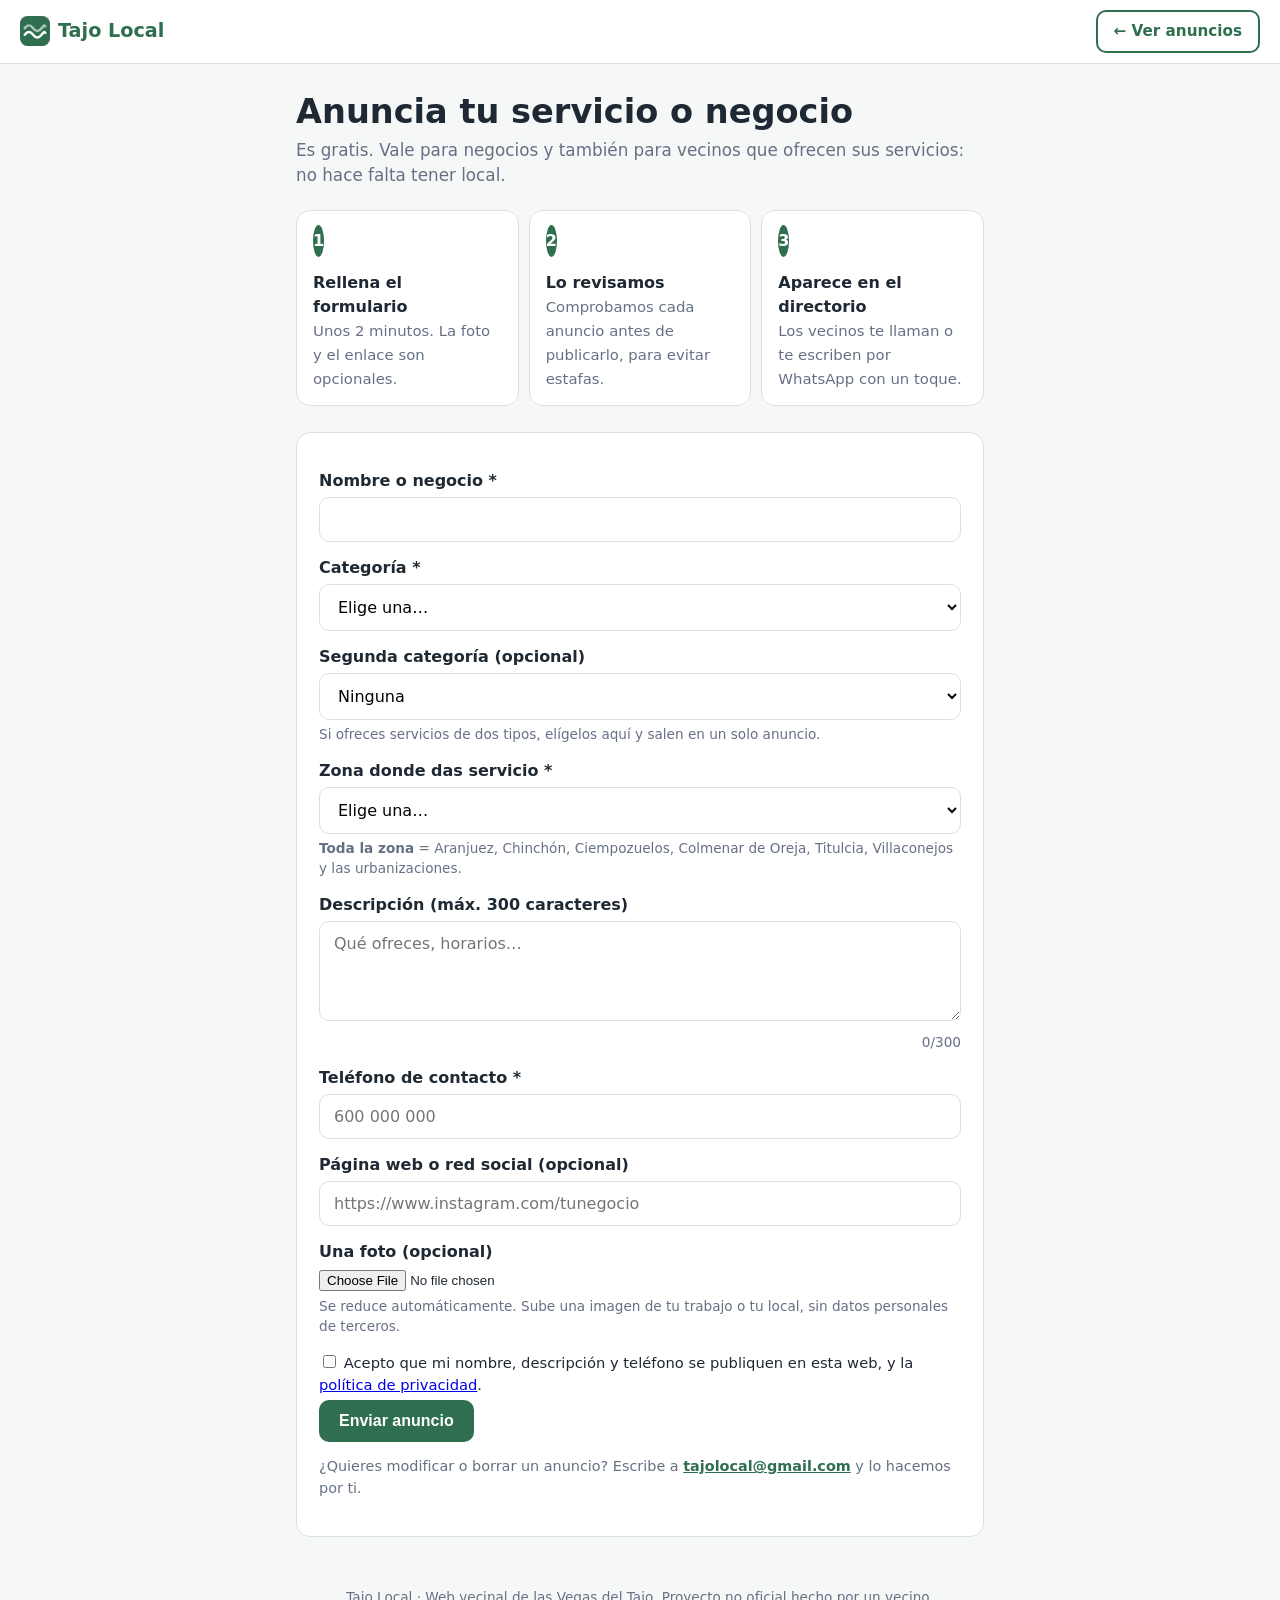
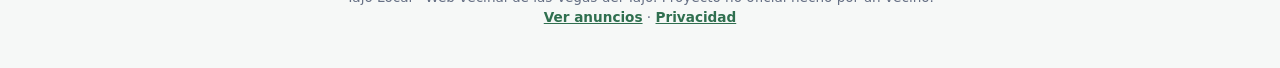
==== anunciar.html @ 692c9dfa "Add files via upload" ====
<!DOCTYPE html>
<html lang="es">
<head>
<meta charset="UTF-8">
<meta name="viewport" content="width=device-width, initial-scale=1">
<title>Anunciarme · Tajo Local</title>
<meta name="description" content="Anuncia gratis tu servicio o negocio en Tajo Local, el directorio de las Vegas del Tajo. No hace falta tener local.">
<meta name="theme-color" content="#2f6f4f">
<meta property="og:type" content="website">
<meta property="og:locale" content="es_ES">
<meta property="og:site_name" content="Tajo Local">
<meta property="og:title" content="Anúnciate gratis en Tajo Local">
<meta property="og:description" content="Anuncia gratis tu servicio o negocio en el directorio de las Vegas del Tajo. No hace falta tener local.">
<meta property="og:url" content="https://tajolocal.github.io/anunciar.html">
<meta property="og:image" content="https://tajolocal.github.io/og.png">
<meta property="og:image:width" content="1200">
<meta property="og:image:height" content="630">
<meta name="twitter:card" content="summary_large_image">
<link rel="icon" href="data:image/svg+xml,%3Csvg xmlns='http://www.w3.org/2000/svg' viewBox='0 0 32 32'%3E%3Crect width='32' height='32' rx='8' fill='%232f6f4f'/%3E%3Cpath d='M5 20c3-4 6-4 9 0s6 4 9 0 3-3 4-2' fill='none' stroke='white' stroke-width='2.6' stroke-linecap='round'/%3E%3C/svg%3E">
<style>
  :root { --verde:#2f6f4f; --verde-claro:#e8f3ed; --texto:#1f2933; --gris:#667085; --borde:#d9e0e6; --fondo:#f6f8f7; }
  * { box-sizing: border-box; }
  [hidden] { display: none !important; }
  body { margin:0; font-family: system-ui,-apple-system,"Segoe UI",Roboto,sans-serif; color:var(--texto); background:var(--fondo); line-height:1.5; }
  .nav { position:sticky; top:0; z-index:10; display:flex; justify-content:space-between; align-items:center; padding:10px 20px; background:rgba(255,255,255,.92); backdrop-filter:blur(8px); border-bottom:1px solid var(--borde); }
  .marca { display:flex; align-items:center; gap:8px; font-weight:800; font-size:1.2rem; color:var(--verde); text-decoration:none; }
  .marca svg { width:30px; height:30px; }
  .btn { background:var(--verde); color:#fff; border:0; padding:12px 20px; border-radius:10px; font-size:1rem; cursor:pointer; font-weight:600; display:inline-block; text-decoration:none; }
  .btn:hover { filter:brightness(1.08); }
  .btn:disabled { opacity:.6; cursor:wait; }
  .btn.sec { background:#fff; color:var(--verde); border:2px solid var(--verde); }
  .nav .btn { padding:8px 16px; font-size:.95rem; }
  main { max-width:720px; margin:0 auto; padding:28px 16px 50px; }
  h1 { margin:0 0 6px; font-size:clamp(1.6rem,4.5vw,2.1rem); line-height:1.2; }
  .sub { margin:0 0 22px; color:var(--gris); font-size:1.05rem; }
  .pasos { list-style:none; margin:0 0 26px; padding:0; display:grid; gap:10px; }
  .pasos li { display:flex; gap:14px; align-items:flex-start; background:#fff; border:1px solid var(--borde); border-radius:14px; padding:14px 16px; }
  .pasos .n { flex:0 0 32px; height:32px; border-radius:50%; background:var(--verde); color:#fff; display:flex; align-items:center; justify-content:center; font-weight:700; }
  .pasos strong { display:block; }
  .pasos span.t { color:var(--gris); font-size:.93rem; }
  @media (min-width:640px){ .pasos { grid-template-columns:repeat(3,1fr); } .pasos li { flex-direction:column; } }
  .alta { background:#fff; border:1px solid var(--borde); border-radius:14px; padding:22px; }
  .alta h2 { margin-top:0; }
  .alta label { display:block; font-weight:600; margin:14px 0 4px; }
  .alta input[type=text], .alta input[type=tel], .alta select, .alta textarea { width:100%; padding:12px 14px; border:1px solid var(--borde); border-radius:10px; font-size:1rem; font-family:inherit; background:#fff; }
  .alta textarea { min-height:100px; resize:vertical; }
  .contador { display:block; text-align:right; color:var(--gris); font-size:.85rem; margin-top:4px; }
  .previa { display:none; margin-top:10px; max-width:220px; border-radius:10px; border:1px solid var(--borde); }
  .ayuda { color:var(--gris); font-size:.85rem; margin:4px 0 0; }
  .check { display:flex; gap:10px; align-items:flex-start; margin:16px 0; font-weight:400 !important; font-size:.92rem; }
  .check input { margin-top:4px; }
  .msg { margin-top:14px; padding:12px 14px; border-radius:10px; display:none; }
  .msg.ok { display:block; background:#e8f6ee; color:#1b5e3b; }
  .msg.err { display:block; background:#fdecea; color:#8a1f17; }
  .trampa { position:absolute; left:-9999px; }
  .hecho { text-align:center; background:#fff; border:2px solid var(--verde); border-radius:14px; padding:34px 22px; }
  .hecho .grande { font-size:3rem; line-height:1; }
  .hecho h2 { margin:10px 0 8px; }
  .hecho p { color:var(--gris); margin:0 0 6px; }
  .hecho .btns { display:flex; gap:10px; justify-content:center; flex-wrap:wrap; margin-top:20px; }
  .nota { color:var(--gris); font-size:.9rem; }
  .nota a, footer a { color:var(--verde); font-weight:600; }
  footer { text-align:center; color:var(--gris); font-size:.85rem; padding:0 16px 40px; }
  dialog { border:0; border-radius:14px; max-width:560px; padding:24px; }
  dialog::backdrop { background:rgba(0,0,0,.4); }
</style>
</head>
<body>

<nav class="nav">
  <a class="marca" href="index.html">
    <svg viewBox="0 0 32 32" aria-hidden="true"><rect width="32" height="32" rx="8" fill="#2f6f4f"/><path d="M5 13c3-4 6-4 9 0s6 4 9 0 3-3 4-2" fill="none" stroke="#fff" stroke-width="2.6" stroke-linecap="round" opacity=".6"/><path d="M5 20c3-4 6-4 9 0s6 4 9 0 3-3 4-2" fill="none" stroke="#fff" stroke-width="2.6" stroke-linecap="round"/></svg>
    <span>Tajo Local</span>
  </a>
  <a class="btn sec" href="index.html">← Ver anuncios</a>
</nav>

<main>
  <h1>Anuncia tu servicio o negocio</h1>
  <p class="sub">Es gratis. Vale para negocios y también para vecinos que ofrecen sus servicios: no hace falta tener local.</p>

  <ol class="pasos" aria-label="Cómo funciona">
    <li><span class="n">1</span><div><strong>Rellena el formulario</strong><span class="t">Unos 2 minutos. La foto y el enlace son opcionales.</span></div></li>
    <li><span class="n">2</span><div><strong>Lo revisamos</strong><span class="t">Comprobamos cada anuncio antes de publicarlo, para evitar estafas.</span></div></li>
    <li><span class="n">3</span><div><strong>Aparece en el directorio</strong><span class="t">Los vecinos te llaman o te escriben por WhatsApp con un toque.</span></div></li>
  </ol>

  <section class="alta" id="formulario">
    <form id="form" autocomplete="off">
      <label for="nombre">Nombre o negocio *</label>
      <input id="nombre" type="text" maxlength="80" required>

      <label for="categoria">Categoría *</label>
      <select id="categoria" required>
        <option value="">Elige una…</option>
      </select>

      <label for="categoria2">Segunda categoría (opcional)</label>
      <select id="categoria2">
        <option value="">Ninguna</option>
      </select>
      <p class="ayuda">Si ofreces servicios de dos tipos, elígelos aquí y salen en un solo anuncio.</p>

      <label for="zona">Zona donde das servicio *</label>
      <select id="zona" required>
        <option value="">Elige una…</option>
      </select>
      <p class="ayuda"><strong>Toda la zona</strong> = Aranjuez, Chinchón, Ciempozuelos, Colmenar de Oreja, Titulcia, Villaconejos y las urbanizaciones.</p>

      <label for="descripcion">Descripción (máx. 300 caracteres)</label>
      <textarea id="descripcion" maxlength="300" placeholder="Qué ofreces, horarios…"></textarea>
      <span class="contador" id="contador">0/300</span>

      <label for="telefono">Teléfono de contacto *</label>
      <input id="telefono" type="tel" maxlength="20" required placeholder="600 000 000">

      <label for="enlace">Página web o red social (opcional)</label>
      <input id="enlace" type="text" inputmode="url" maxlength="200" placeholder="https://www.instagram.com/tunegocio">

      <label for="foto">Una foto (opcional)</label>
      <input id="foto" type="file" accept="image/jpeg,image/png,image/webp">
      <p class="ayuda">Se reduce automáticamente. Sube una imagen de tu trabajo o tu local, sin datos personales de terceros.</p>
      <img id="previa" class="previa" alt="Vista previa de la foto">

      <!-- Campo trampa contra bots -->
      <div class="trampa" aria-hidden="true">
        <label>No rellenar <input id="web" type="text" tabindex="-1"></label>
      </div>

      <label class="check">
        <input type="checkbox" id="consent" required>
        <span>Acepto que mi nombre, descripción y teléfono se publiquen en esta web, y la <a href="#" onclick="document.getElementById('privacidad').showModal();return false;">política de privacidad</a>.</span>
      </label>

      <button class="btn" id="enviar" type="submit">Enviar anuncio</button>
      <div id="msg" class="msg" role="status"></div>
    </form>
    <p class="nota">¿Quieres modificar o borrar un anuncio? Escribe a <a href="mailto:tajolocal@gmail.com">tajolocal@gmail.com</a> y lo hacemos por ti.</p>
  </section>

  <section class="hecho" id="hecho" hidden role="status">
    <div class="grande">✅</div>
    <h2>¡Anuncio recibido!</h2>
    <p>Lo revisaremos antes de publicarlo, así que puede tardar un poco en aparecer.</p>
    <p>Si quieres modificarlo o borrarlo, escribe a <a href="mailto:tajolocal@gmail.com">tajolocal@gmail.com</a>.</p>
    <div class="btns">
      <a class="btn" href="index.html">Ver el directorio</a>
      <button class="btn sec" type="button" id="otro">Enviar otro anuncio</button>
    </div>
  </section>
</main>

<footer>
  Tajo Local · Web vecinal de las Vegas del Tajo. Proyecto no oficial hecho por un vecino.<br>
  <a href="index.html">Ver anuncios</a> ·
  <a href="#" onclick="document.getElementById('privacidad').showModal();return false;">Privacidad</a>
</footer>

<dialog id="privacidad">
  <h2>Privacidad y condiciones de uso</h2>
  <p>Los datos que envías (nombre o negocio, categoría, descripción y teléfono) se publican en esta web para que los vecinos puedan contactar contigo. No se usan para ningún otro fin ni se ceden a terceros.</p>
  <p>Puedes pedir en cualquier momento que se modifique o elimine tu anuncio escribiendo al email de contacto indicado más abajo; se atenderá en un plazo máximo de 30 días. Los datos se almacenan en servidores de Supabase.</p>
  <p><strong>Responsable:</strong> Luis Gómez · <a href="mailto:tajolocal@gmail.com">tajolocal@gmail.com</a></p>
  <p><strong>Condiciones de uso:</strong> Tajo Local es un proyecto vecinal no oficial. Los anuncios los publican los propios anunciantes: Tajo Local no se responsabiliza de los servicios anunciados ni de los acuerdos entre vecinos y anunciantes. No se admiten anuncios ilegales ni datos de terceros sin su permiso, y cualquier anuncio puede retirarse sin previo aviso.</p>
  <button class="btn" onclick="document.getElementById('privacidad').close()">Cerrar</button>
</dialog>

<script>
  const SUPABASE_URL = "https://czlkxadbxltirtlbxyko.supabase.co";
  const SUPABASE_KEY = "sb_publishable_YhkE6b9cqRcIHTMOWOfmnQ_kurrawSA";
  const FOTOS_URL = SUPABASE_URL + "/storage/v1/object/public/fotos/";

  const CATEGORIAS = [
    "Fontanería", "Electricidad", "Cerrajería", "Obras y reformas",
    "Jardinería y piscinas", "Limpieza", "Cuidado de niños y mayores",
    "Clases y formación", "Belleza y bienestar", "Salud y terapias",
    "Mascotas", "Comida y reparto", "Comercio y tiendas",
    "Inmobiliaria y asesoría", "Automoción y transporte",
    "Informática y tecnología", "Eventos y ocio", "Otros"
  ];

  const ZONAS = [
    "Aranjuez", "Chinchón", "Ciempozuelos", "Colmenar de Oreja",
    "Titulcia", "Villaconejos", "Urbanizaciones de Colmenar"
  ];
  const TODA = "Toda la zona";

  const $ = id => document.getElementById(id);

  CATEGORIAS.forEach(c => {
    $("categoria").add(new Option(c, c));
    $("categoria2").add(new Option(c, c));
  });
  ZONAS.forEach(z => $("zona").add(new Option(z, z)));
  $("zona").add(new Option(TODA + " (Vegas del Tajo)", TODA));

  function limpiaTel(t) {
    return String(t || "").replace(/[^\d+]/g, "");
  }

  // Solo se aceptan enlaces http/https (nunca javascript: ni similares)
  function urlSegura(u) {
    try {
      const x = new URL(String(u || "").trim());
      return (x.protocol === "http:" || x.protocol === "https:") ? x.href : "";
    } catch (e) { return ""; }
  }
  function normalizaUrl(u) {
    u = String(u || "").trim();
    if (!u) return "";
    if (!/^https?:\/\//i.test(u)) u = "https://" + u;
    return urlSegura(u);
  }

  // Confirmación grande tras enviar (y botón para enviar otro anuncio)
  function muestraHecho() {
    $("formulario").hidden = true;
    $("hecho").hidden = false;
    $("hecho").scrollIntoView({ behavior: "smooth", block: "start" });
  }
  $("otro").addEventListener("click", () => {
    $("hecho").hidden = true;
    $("formulario").hidden = false;
    $("msg").className = "msg";
    window.scrollTo({ top: 0, behavior: "smooth" });
  });

  // Contador de caracteres de la descripción
  function actualizaContador() {
    $("contador").textContent = $("descripcion").value.length + "/300";
  }
  $("descripcion").addEventListener("input", actualizaContador);

  // Foto: se reduce a 900 px como máximo y se convierte a JPEG antes de subirla
  let fotoBlob = null;

  function codifica(canvas, calidad) {
    return new Promise(ok => canvas.toBlob(ok, "image/jpeg", calidad));
  }

  function reduce(file) {
    return new Promise((ok, ko) => {
      const img = new Image();
      const url = URL.createObjectURL(file);
      img.onload = async () => {
        const k = Math.min(1, 900 / Math.max(img.width, img.height));
        const c = document.createElement("canvas");
        c.width = Math.max(1, Math.round(img.width * k));
        c.height = Math.max(1, Math.round(img.height * k));
        const ctx = c.getContext("2d");
        ctx.fillStyle = "#fff";
        ctx.fillRect(0, 0, c.width, c.height);
        ctx.drawImage(img, 0, 0, c.width, c.height);
        URL.revokeObjectURL(url);
        let b = await codifica(c, 0.82);
        if (b && b.size > 900000) b = await codifica(c, 0.6);
        b ? ok(b) : ko(new Error("no se pudo reducir"));
      };
      img.onerror = () => { URL.revokeObjectURL(url); ko(new Error("imagen no válida")); };
      img.src = url;
    });
  }

  async function subeFoto(blob) {
    const nombreArchivo = (window.crypto && crypto.randomUUID ? crypto.randomUUID() : Date.now() + "-" + Math.random().toString(36).slice(2)) + ".jpg";
    const r = await fetch(SUPABASE_URL + "/storage/v1/object/fotos/" + nombreArchivo, {
      method: "POST",
      headers: {
        apikey: SUPABASE_KEY,
        Authorization: "Bearer " + SUPABASE_KEY,
        "Content-Type": "image/jpeg",
        "x-upsert": "false"
      },
      body: blob
    });
    if (!r.ok) throw new Error("foto " + r.status);
    return FOTOS_URL + nombreArchivo;
  }

  $("foto").addEventListener("change", async () => {
    const f = $("foto").files[0];
    const previa = $("previa");
    const msg = $("msg");
    fotoBlob = null;
    previa.style.display = "none";
    msg.className = "msg";
    if (!f) return;
    if (f.size > 15 * 1024 * 1024) {
      $("foto").value = "";
      msg.className = "msg err";
      msg.textContent = "La foto es demasiado grande (máximo 15 MB).";
      return;
    }
    try {
      fotoBlob = await reduce(f);
      previa.src = URL.createObjectURL(fotoBlob);
      previa.style.display = "block";
    } catch (e) {
      $("foto").value = "";
      msg.className = "msg err";
      msg.textContent = "No se pudo leer esa imagen. Prueba con otra (JPG, PNG o WebP).";
    }
  });

  $("form").addEventListener("submit", async ev => {
    ev.preventDefault();
    const msg = $("msg");
    msg.className = "msg";

    // Si un bot rellena el campo trampa, fingimos éxito y no enviamos nada
    if ($("web").value) { muestraHecho(); return; }

    const tel = $("telefono").value.trim();
    if (limpiaTel(tel).length < 9) {
      msg.className = "msg err";
      msg.textContent = "Revisa el teléfono: parece demasiado corto.";
      return;
    }

    const enlaceTexto = $("enlace").value.trim();
    const enlace = normalizaUrl(enlaceTexto);
    if (enlaceTexto && !enlace) {
      msg.className = "msg err";
      msg.textContent = "Revisa el enlace: no parece una dirección web válida.";
      return;
    }

    const datos = {
      nombre: $("nombre").value.trim(),
      categoria: [$("categoria").value, $("categoria2").value]
        .filter((c, i, a) => c && a.indexOf(c) === i).join(", "),
      zona: $("zona").value,
      descripcion: $("descripcion").value.trim().slice(0, 300) || null,
      telefono: tel,
      enlace: enlace || null
    };

    $("enviar").disabled = true;
    try {
      if (fotoBlob) datos.foto = await subeFoto(fotoBlob);
      const r = await fetch(SUPABASE_URL + "/rest/v1/negocios", {
        method: "POST",
        headers: {
          apikey: SUPABASE_KEY,
          Authorization: "Bearer " + SUPABASE_KEY,
          "Content-Type": "application/json",
          Prefer: "return=minimal"
        },
        body: JSON.stringify(datos)
      });
      if (!r.ok) throw new Error(r.status);
      $("form").reset();
      fotoBlob = null;
      $("previa").style.display = "none";
      actualizaContador();
      muestraHecho();
    } catch (e) {
      msg.className = "msg err";
      msg.textContent = "No se pudo enviar el anuncio. Inténtalo de nuevo en unos minutos.";
    } finally {
      $("enviar").disabled = false;
    }
  });

</script>
</body>
</html>
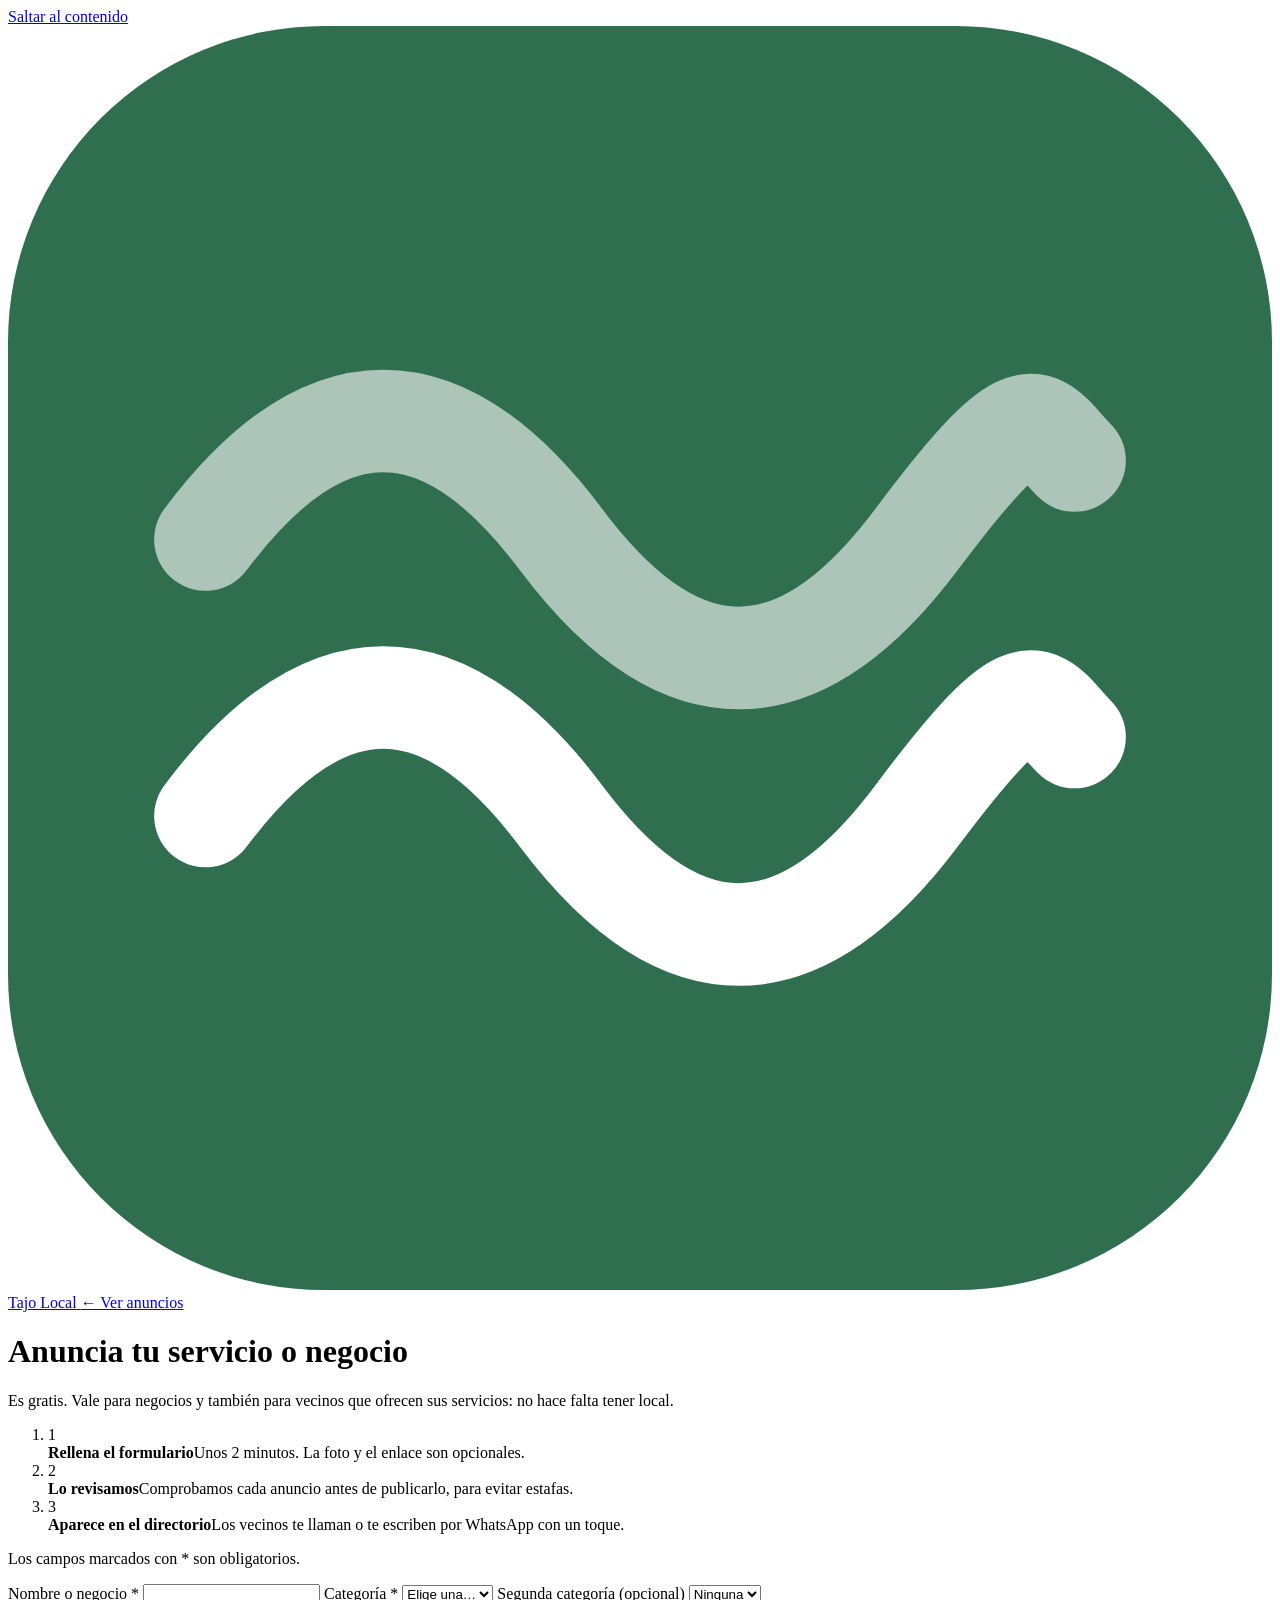
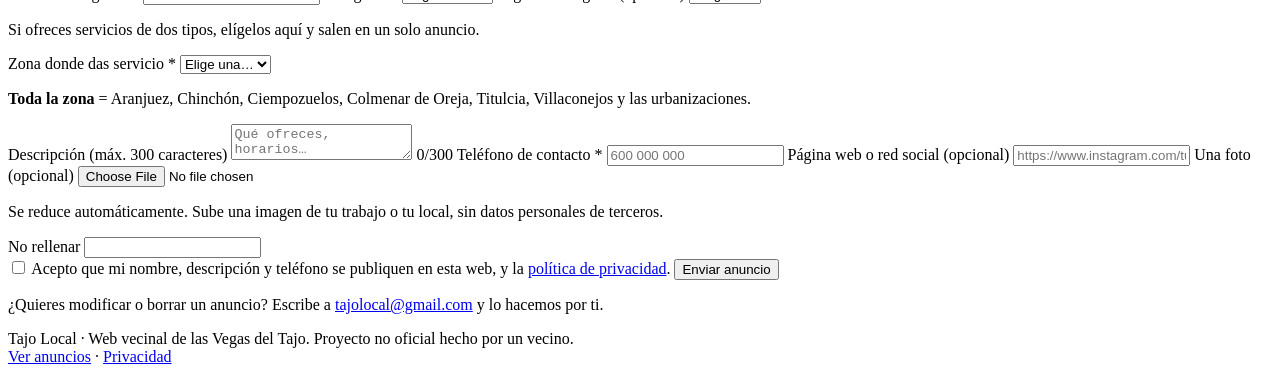
==== commit 705cba31: "Add files via upload" ====
--- a/anunciar.html
+++ b/anunciar.html
@@ -6,6 +6,7 @@
 <title>Anunciarme · Tajo Local</title>
 <meta name="description" content="Anuncia gratis tu servicio o negocio en Tajo Local, el directorio de las Vegas del Tajo. No hace falta tener local.">
 <meta name="theme-color" content="#2f6f4f">
+<link rel="canonical" href="https://tajolocal.github.io/anunciar.html">
 <meta property="og:type" content="website">
 <meta property="og:locale" content="es_ES">
 <meta property="og:site_name" content="Tajo Local">
@@ -17,55 +18,11 @@
 <meta property="og:image:height" content="630">
 <meta name="twitter:card" content="summary_large_image">
 <link rel="icon" href="data:image/svg+xml,%3Csvg xmlns='http://www.w3.org/2000/svg' viewBox='0 0 32 32'%3E%3Crect width='32' height='32' rx='8' fill='%232f6f4f'/%3E%3Cpath d='M5 20c3-4 6-4 9 0s6 4 9 0 3-3 4-2' fill='none' stroke='white' stroke-width='2.6' stroke-linecap='round'/%3E%3C/svg%3E">
-<style>
-  :root { --verde:#2f6f4f; --verde-claro:#e8f3ed; --texto:#1f2933; --gris:#667085; --borde:#d9e0e6; --fondo:#f6f8f7; }
-  * { box-sizing: border-box; }
-  [hidden] { display: none !important; }
-  body { margin:0; font-family: system-ui,-apple-system,"Segoe UI",Roboto,sans-serif; color:var(--texto); background:var(--fondo); line-height:1.5; }
-  .nav { position:sticky; top:0; z-index:10; display:flex; justify-content:space-between; align-items:center; padding:10px 20px; background:rgba(255,255,255,.92); backdrop-filter:blur(8px); border-bottom:1px solid var(--borde); }
-  .marca { display:flex; align-items:center; gap:8px; font-weight:800; font-size:1.2rem; color:var(--verde); text-decoration:none; }
-  .marca svg { width:30px; height:30px; }
-  .btn { background:var(--verde); color:#fff; border:0; padding:12px 20px; border-radius:10px; font-size:1rem; cursor:pointer; font-weight:600; display:inline-block; text-decoration:none; }
-  .btn:hover { filter:brightness(1.08); }
-  .btn:disabled { opacity:.6; cursor:wait; }
-  .btn.sec { background:#fff; color:var(--verde); border:2px solid var(--verde); }
-  .nav .btn { padding:8px 16px; font-size:.95rem; }
-  main { max-width:720px; margin:0 auto; padding:28px 16px 50px; }
-  h1 { margin:0 0 6px; font-size:clamp(1.6rem,4.5vw,2.1rem); line-height:1.2; }
-  .sub { margin:0 0 22px; color:var(--gris); font-size:1.05rem; }
-  .pasos { list-style:none; margin:0 0 26px; padding:0; display:grid; gap:10px; }
-  .pasos li { display:flex; gap:14px; align-items:flex-start; background:#fff; border:1px solid var(--borde); border-radius:14px; padding:14px 16px; }
-  .pasos .n { flex:0 0 32px; height:32px; border-radius:50%; background:var(--verde); color:#fff; display:flex; align-items:center; justify-content:center; font-weight:700; }
-  .pasos strong { display:block; }
-  .pasos span.t { color:var(--gris); font-size:.93rem; }
-  @media (min-width:640px){ .pasos { grid-template-columns:repeat(3,1fr); } .pasos li { flex-direction:column; } }
-  .alta { background:#fff; border:1px solid var(--borde); border-radius:14px; padding:22px; }
-  .alta h2 { margin-top:0; }
-  .alta label { display:block; font-weight:600; margin:14px 0 4px; }
-  .alta input[type=text], .alta input[type=tel], .alta select, .alta textarea { width:100%; padding:12px 14px; border:1px solid var(--borde); border-radius:10px; font-size:1rem; font-family:inherit; background:#fff; }
-  .alta textarea { min-height:100px; resize:vertical; }
-  .contador { display:block; text-align:right; color:var(--gris); font-size:.85rem; margin-top:4px; }
-  .previa { display:none; margin-top:10px; max-width:220px; border-radius:10px; border:1px solid var(--borde); }
-  .ayuda { color:var(--gris); font-size:.85rem; margin:4px 0 0; }
-  .check { display:flex; gap:10px; align-items:flex-start; margin:16px 0; font-weight:400 !important; font-size:.92rem; }
-  .check input { margin-top:4px; }
-  .msg { margin-top:14px; padding:12px 14px; border-radius:10px; display:none; }
-  .msg.ok { display:block; background:#e8f6ee; color:#1b5e3b; }
-  .msg.err { display:block; background:#fdecea; color:#8a1f17; }
-  .trampa { position:absolute; left:-9999px; }
-  .hecho { text-align:center; background:#fff; border:2px solid var(--verde); border-radius:14px; padding:34px 22px; }
-  .hecho .grande { font-size:3rem; line-height:1; }
-  .hecho h2 { margin:10px 0 8px; }
-  .hecho p { color:var(--gris); margin:0 0 6px; }
-  .hecho .btns { display:flex; gap:10px; justify-content:center; flex-wrap:wrap; margin-top:20px; }
-  .nota { color:var(--gris); font-size:.9rem; }
-  .nota a, footer a { color:var(--verde); font-weight:600; }
-  footer { text-align:center; color:var(--gris); font-size:.85rem; padding:0 16px 40px; }
-  dialog { border:0; border-radius:14px; max-width:560px; padding:24px; }
-  dialog::backdrop { background:rgba(0,0,0,.4); }
-</style>
+<link rel="stylesheet" href="estilos.css">
 </head>
 <body>
+
+<a class="salto" href="#contenido">Saltar al contenido</a>
 
 <nav class="nav">
   <a class="marca" href="index.html">
@@ -75,20 +32,24 @@
   <a class="btn sec" href="index.html">← Ver anuncios</a>
 </nav>
 
-<main>
+<main id="contenido" class="estrecho">
   <h1>Anuncia tu servicio o negocio</h1>
   <p class="sub">Es gratis. Vale para negocios y también para vecinos que ofrecen sus servicios: no hace falta tener local.</p>
 
   <ol class="pasos" aria-label="Cómo funciona">
-    <li><span class="n">1</span><div><strong>Rellena el formulario</strong><span class="t">Unos 2 minutos. La foto y el enlace son opcionales.</span></div></li>
-    <li><span class="n">2</span><div><strong>Lo revisamos</strong><span class="t">Comprobamos cada anuncio antes de publicarlo, para evitar estafas.</span></div></li>
-    <li><span class="n">3</span><div><strong>Aparece en el directorio</strong><span class="t">Los vecinos te llaman o te escriben por WhatsApp con un toque.</span></div></li>
+    <li><span class="n" aria-hidden="true">1</span><div><strong>Rellena el formulario</strong><span class="t">Unos 2 minutos. La foto y el enlace son opcionales.</span></div></li>
+    <li><span class="n" aria-hidden="true">2</span><div><strong>Lo revisamos</strong><span class="t">Comprobamos cada anuncio antes de publicarlo, para evitar estafas.</span></div></li>
+    <li><span class="n" aria-hidden="true">3</span><div><strong>Aparece en el directorio</strong><span class="t">Los vecinos te llaman o te escriben por WhatsApp con un toque.</span></div></li>
   </ol>
 
+  <noscript><p class="msg err">Para enviar un anuncio hace falta activar JavaScript en el navegador.</p></noscript>
+
   <section class="alta" id="formulario">
-    <form id="form" autocomplete="off">
+    <form id="form">
+      <p class="ayuda">Los campos marcados con * son obligatorios.</p>
+
       <label for="nombre">Nombre o negocio *</label>
-      <input id="nombre" type="text" maxlength="80" required>
+      <input id="nombre" type="text" maxlength="80" required autocomplete="off">
 
       <label for="categoria">Categoría *</label>
       <select id="categoria" required>
@@ -96,40 +57,41 @@
       </select>
 
       <label for="categoria2">Segunda categoría (opcional)</label>
-      <select id="categoria2">
+      <select id="categoria2" aria-describedby="ayuda-cat2">
         <option value="">Ninguna</option>
       </select>
-      <p class="ayuda">Si ofreces servicios de dos tipos, elígelos aquí y salen en un solo anuncio.</p>
+      <p class="ayuda" id="ayuda-cat2">Si ofreces servicios de dos tipos, elígelos aquí y salen en un solo anuncio.</p>
 
       <label for="zona">Zona donde das servicio *</label>
-      <select id="zona" required>
+      <select id="zona" required aria-describedby="ayuda-zona">
         <option value="">Elige una…</option>
       </select>
-      <p class="ayuda"><strong>Toda la zona</strong> = Aranjuez, Chinchón, Ciempozuelos, Colmenar de Oreja, Titulcia, Villaconejos y las urbanizaciones.</p>
+      <p class="ayuda" id="ayuda-zona"><strong>Toda la zona</strong> = Aranjuez, Chinchón, Ciempozuelos, Colmenar de Oreja, Titulcia, Villaconejos y las urbanizaciones.</p>
 
       <label for="descripcion">Descripción (máx. 300 caracteres)</label>
-      <textarea id="descripcion" maxlength="300" placeholder="Qué ofreces, horarios…"></textarea>
+      <textarea id="descripcion" maxlength="300" placeholder="Qué ofreces, horarios…" aria-describedby="contador"></textarea>
       <span class="contador" id="contador">0/300</span>
 
       <label for="telefono">Teléfono de contacto *</label>
-      <input id="telefono" type="tel" maxlength="20" required placeholder="600 000 000">
+      <input id="telefono" type="tel" maxlength="20" required autocomplete="tel" placeholder="600 000 000">
 
       <label for="enlace">Página web o red social (opcional)</label>
-      <input id="enlace" type="text" inputmode="url" maxlength="200" placeholder="https://www.instagram.com/tunegocio">
+      <input id="enlace" type="text" inputmode="url" maxlength="200" autocomplete="url" autocapitalize="none" spellcheck="false" placeholder="https://www.instagram.com/tunegocio">
 
       <label for="foto">Una foto (opcional)</label>
-      <input id="foto" type="file" accept="image/jpeg,image/png,image/webp">
-      <p class="ayuda">Se reduce automáticamente. Sube una imagen de tu trabajo o tu local, sin datos personales de terceros.</p>
-      <img id="previa" class="previa" alt="Vista previa de la foto">
+      <input id="foto" type="file" accept="image/jpeg,image/png,image/webp" aria-describedby="ayuda-foto">
+      <p class="ayuda" id="ayuda-foto">Se reduce automáticamente. Sube una imagen de tu trabajo o tu local, sin datos personales de terceros.</p>
+      <img id="previa" class="previa" alt="Vista previa de la foto" hidden>
+      <button type="button" class="btn sec peque" id="quitaFoto" hidden>Quitar foto</button>
 
       <!-- Campo trampa contra bots -->
       <div class="trampa" aria-hidden="true">
-        <label>No rellenar <input id="web" type="text" tabindex="-1"></label>
+        <label>No rellenar <input id="web" type="text" tabindex="-1" autocomplete="off"></label>
       </div>
 
       <label class="check">
         <input type="checkbox" id="consent" required>
-        <span>Acepto que mi nombre, descripción y teléfono se publiquen en esta web, y la <a href="#" onclick="document.getElementById('privacidad').showModal();return false;">política de privacidad</a>.</span>
+        <span>Acepto que mi nombre, descripción y teléfono se publiquen en esta web, y la <a href="#privacidad" data-privacidad>política de privacidad</a>.</span>
       </label>
 
       <button class="btn" id="enviar" type="submit">Enviar anuncio</button>
@@ -138,9 +100,9 @@
     <p class="nota">¿Quieres modificar o borrar un anuncio? Escribe a <a href="mailto:tajolocal@gmail.com">tajolocal@gmail.com</a> y lo hacemos por ti.</p>
   </section>
 
-  <section class="hecho" id="hecho" hidden role="status">
-    <div class="grande">✅</div>
-    <h2>¡Anuncio recibido!</h2>
+  <section class="hecho" id="hecho" hidden>
+    <div class="grande" aria-hidden="true">✅</div>
+    <h2 id="hechoTitulo" tabindex="-1">¡Anuncio recibido!</h2>
     <p>Lo revisaremos antes de publicarlo, así que puede tardar un poco en aparecer.</p>
     <p>Si quieres modificarlo o borrarlo, escribe a <a href="mailto:tajolocal@gmail.com">tajolocal@gmail.com</a>.</p>
     <div class="btns">
@@ -153,76 +115,32 @@
 <footer>
   Tajo Local · Web vecinal de las Vegas del Tajo. Proyecto no oficial hecho por un vecino.<br>
   <a href="index.html">Ver anuncios</a> ·
-  <a href="#" onclick="document.getElementById('privacidad').showModal();return false;">Privacidad</a>
+  <a href="#privacidad" data-privacidad>Privacidad</a>
 </footer>
 
-<dialog id="privacidad">
-  <h2>Privacidad y condiciones de uso</h2>
-  <p>Los datos que envías (nombre o negocio, categoría, descripción y teléfono) se publican en esta web para que los vecinos puedan contactar contigo. No se usan para ningún otro fin ni se ceden a terceros.</p>
-  <p>Puedes pedir en cualquier momento que se modifique o elimine tu anuncio escribiendo al email de contacto indicado más abajo; se atenderá en un plazo máximo de 30 días. Los datos se almacenan en servidores de Supabase.</p>
-  <p><strong>Responsable:</strong> Luis Gómez · <a href="mailto:tajolocal@gmail.com">tajolocal@gmail.com</a></p>
-  <p><strong>Condiciones de uso:</strong> Tajo Local es un proyecto vecinal no oficial. Los anuncios los publican los propios anunciantes: Tajo Local no se responsabiliza de los servicios anunciados ni de los acuerdos entre vecinos y anunciantes. No se admiten anuncios ilegales ni datos de terceros sin su permiso, y cualquier anuncio puede retirarse sin previo aviso.</p>
-  <button class="btn" onclick="document.getElementById('privacidad').close()">Cerrar</button>
-</dialog>
-
+<script src="comun.js"></script>
 <script>
-  const SUPABASE_URL = "https://czlkxadbxltirtlbxyko.supabase.co";
-  const SUPABASE_KEY = "sb_publishable_YhkE6b9cqRcIHTMOWOfmnQ_kurrawSA";
-  const FOTOS_URL = SUPABASE_URL + "/storage/v1/object/public/fotos/";
-
-  const CATEGORIAS = [
-    "Fontanería", "Electricidad", "Cerrajería", "Obras y reformas",
-    "Jardinería y piscinas", "Limpieza", "Cuidado de niños y mayores",
-    "Clases y formación", "Belleza y bienestar", "Salud y terapias",
-    "Mascotas", "Comida y reparto", "Comercio y tiendas",
-    "Inmobiliaria y asesoría", "Automoción y transporte",
-    "Informática y tecnología", "Eventos y ocio", "Otros"
-  ];
-
-  const ZONAS = [
-    "Aranjuez", "Chinchón", "Ciempozuelos", "Colmenar de Oreja",
-    "Titulcia", "Villaconejos", "Urbanizaciones de Colmenar"
-  ];
-  const TODA = "Toda la zona";
-
   const $ = id => document.getElementById(id);
 
-  CATEGORIAS.forEach(c => {
+  TL.CATEGORIAS.forEach(c => {
     $("categoria").add(new Option(c, c));
     $("categoria2").add(new Option(c, c));
   });
-  ZONAS.forEach(z => $("zona").add(new Option(z, z)));
-  $("zona").add(new Option(TODA + " (Vegas del Tajo)", TODA));
-
-  function limpiaTel(t) {
-    return String(t || "").replace(/[^\d+]/g, "");
-  }
-
-  // Solo se aceptan enlaces http/https (nunca javascript: ni similares)
-  function urlSegura(u) {
-    try {
-      const x = new URL(String(u || "").trim());
-      return (x.protocol === "http:" || x.protocol === "https:") ? x.href : "";
-    } catch (e) { return ""; }
-  }
-  function normalizaUrl(u) {
-    u = String(u || "").trim();
-    if (!u) return "";
-    if (!/^https?:\/\//i.test(u)) u = "https://" + u;
-    return urlSegura(u);
-  }
+  TL.ZONAS.forEach(z => $("zona").add(new Option(z, z)));
+  $("zona").add(new Option(TL.TODA + " (Vegas del Tajo)", TL.TODA));
 
   // Confirmación grande tras enviar (y botón para enviar otro anuncio)
   function muestraHecho() {
     $("formulario").hidden = true;
     $("hecho").hidden = false;
-    $("hecho").scrollIntoView({ behavior: "smooth", block: "start" });
+    $("hechoTitulo").focus();
+    TL.desplaza($("hecho"), { block: "start" });
   }
   $("otro").addEventListener("click", () => {
     $("hecho").hidden = true;
     $("formulario").hidden = false;
     $("msg").className = "msg";
-    window.scrollTo({ top: 0, behavior: "smooth" });
+    $("nombre").focus();
   });
 
   // Contador de caracteres de la descripción
@@ -231,8 +149,21 @@
   }
   $("descripcion").addEventListener("input", actualizaContador);
 
+  // Error de validación: se muestra el mensaje, se marca el campo y se lleva el cursor a él
+  function falla(campo, texto) {
+    const msg = $("msg");
+    msg.className = "msg err";
+    msg.textContent = texto;
+    campo.setAttribute("aria-invalid", "true");
+    campo.focus();
+  }
+  // Al corregir un campo se le quita la marca de error
+  $("form").addEventListener("input", e => e.target.removeAttribute("aria-invalid"));
+
   // Foto: se reduce a 900 px como máximo y se convierte a JPEG antes de subirla
   let fotoBlob = null;
+  let fotoSubida = null;   // si la foto ya se subió y falló el envío, no se vuelve a subir
+  let previaUrl = null;
 
   function codifica(canvas, calidad) {
     return new Promise(ok => canvas.toBlob(ok, "image/jpeg", calidad));
@@ -261,28 +192,44 @@
     });
   }
 
+  // fetch con límite de tiempo, para que el botón no se quede bloqueado si se cae la conexión
+  async function pide(url, opciones, ms = 40000) {
+    const c = new AbortController();
+    const t = setTimeout(() => c.abort(), ms);
+    try { return await fetch(url, Object.assign({ signal: c.signal }, opciones)); }
+    finally { clearTimeout(t); }
+  }
+
   async function subeFoto(blob) {
     const nombreArchivo = (window.crypto && crypto.randomUUID ? crypto.randomUUID() : Date.now() + "-" + Math.random().toString(36).slice(2)) + ".jpg";
-    const r = await fetch(SUPABASE_URL + "/storage/v1/object/fotos/" + nombreArchivo, {
+    const r = await pide(TL.SUPABASE_URL + "/storage/v1/object/fotos/" + nombreArchivo, {
       method: "POST",
       headers: {
-        apikey: SUPABASE_KEY,
-        Authorization: "Bearer " + SUPABASE_KEY,
+        apikey: TL.SUPABASE_KEY,
+        Authorization: "Bearer " + TL.SUPABASE_KEY,
         "Content-Type": "image/jpeg",
         "x-upsert": "false"
       },
       body: blob
     });
     if (!r.ok) throw new Error("foto " + r.status);
-    return FOTOS_URL + nombreArchivo;
-  }
+    return TL.FOTOS_URL + nombreArchivo;
+  }
+
+  function quitaPrevia() {
+    if (previaUrl) URL.revokeObjectURL(previaUrl);
+    previaUrl = null;
+    fotoBlob = null;
+    fotoSubida = null;
+    $("previa").hidden = true;
+    $("quitaFoto").hidden = true;
+  }
+  $("quitaFoto").addEventListener("click", () => { quitaPrevia(); $("foto").value = ""; $("foto").focus(); });
 
   $("foto").addEventListener("change", async () => {
     const f = $("foto").files[0];
-    const previa = $("previa");
     const msg = $("msg");
-    fotoBlob = null;
-    previa.style.display = "none";
+    quitaPrevia();
     msg.className = "msg";
     if (!f) return;
     if (f.size > 15 * 1024 * 1024) {
@@ -293,8 +240,10 @@
     }
     try {
       fotoBlob = await reduce(f);
-      previa.src = URL.createObjectURL(fotoBlob);
-      previa.style.display = "block";
+      previaUrl = URL.createObjectURL(fotoBlob);
+      $("previa").src = previaUrl;
+      $("previa").hidden = false;
+      $("quitaFoto").hidden = false;
     } catch (e) {
       $("foto").value = "";
       msg.className = "msg err";
@@ -310,19 +259,21 @@
     // Si un bot rellena el campo trampa, fingimos éxito y no enviamos nada
     if ($("web").value) { muestraHecho(); return; }
 
+    // Los campos obligatorios los comprueba el navegador; aquí solo se evita un nombre en blanco ("   ")
+    if (!$("nombre").value.trim()) return falla($("nombre"), "Escribe el nombre o el negocio.");
+
     const tel = $("telefono").value.trim();
-    if (limpiaTel(tel).length < 9) {
-      msg.className = "msg err";
-      msg.textContent = "Revisa el teléfono: parece demasiado corto.";
-      return;
+    if (!TL.telValido(tel)) {
+      return falla($("telefono"), "Revisa el teléfono: usa solo números (de 9 a 15 cifras), por ejemplo 600 000 000.");
     }
 
     const enlaceTexto = $("enlace").value.trim();
-    const enlace = normalizaUrl(enlaceTexto);
+    if (TL.pareceCorreo(enlaceTexto)) {
+      return falla($("enlace"), "Eso parece un correo electrónico. Aquí va una página web o red social. Si quieres que te contacten por correo, escríbelo en la descripción.");
+    }
+    const enlace = TL.normalizaUrl(enlaceTexto);
     if (enlaceTexto && !enlace) {
-      msg.className = "msg err";
-      msg.textContent = "Revisa el enlace: no parece una dirección web válida.";
-      return;
+      return falla($("enlace"), "Revisa el enlace: no parece una dirección web válida.");
     }
 
     const datos = {
@@ -336,13 +287,17 @@
     };
 
     $("enviar").disabled = true;
+    $("enviar").textContent = "Enviando…";
     try {
-      if (fotoBlob) datos.foto = await subeFoto(fotoBlob);
-      const r = await fetch(SUPABASE_URL + "/rest/v1/negocios", {
+      if (fotoBlob) {
+        if (!fotoSubida) fotoSubida = await subeFoto(fotoBlob);
+        datos.foto = fotoSubida;
+      }
+      const r = await pide(TL.SUPABASE_URL + "/rest/v1/negocios", {
         method: "POST",
         headers: {
-          apikey: SUPABASE_KEY,
-          Authorization: "Bearer " + SUPABASE_KEY,
+          apikey: TL.SUPABASE_KEY,
+          Authorization: "Bearer " + TL.SUPABASE_KEY,
           "Content-Type": "application/json",
           Prefer: "return=minimal"
         },
@@ -350,8 +305,8 @@
       });
       if (!r.ok) throw new Error(r.status);
       $("form").reset();
-      fotoBlob = null;
-      $("previa").style.display = "none";
+      quitaPrevia();
+      $("foto").value = "";
       actualizaContador();
       muestraHecho();
     } catch (e) {
@@ -359,9 +314,9 @@
       msg.textContent = "No se pudo enviar el anuncio. Inténtalo de nuevo en unos minutos.";
     } finally {
       $("enviar").disabled = false;
+      $("enviar").textContent = "Enviar anuncio";
     }
   });
-
 </script>
 </body>
 </html>
